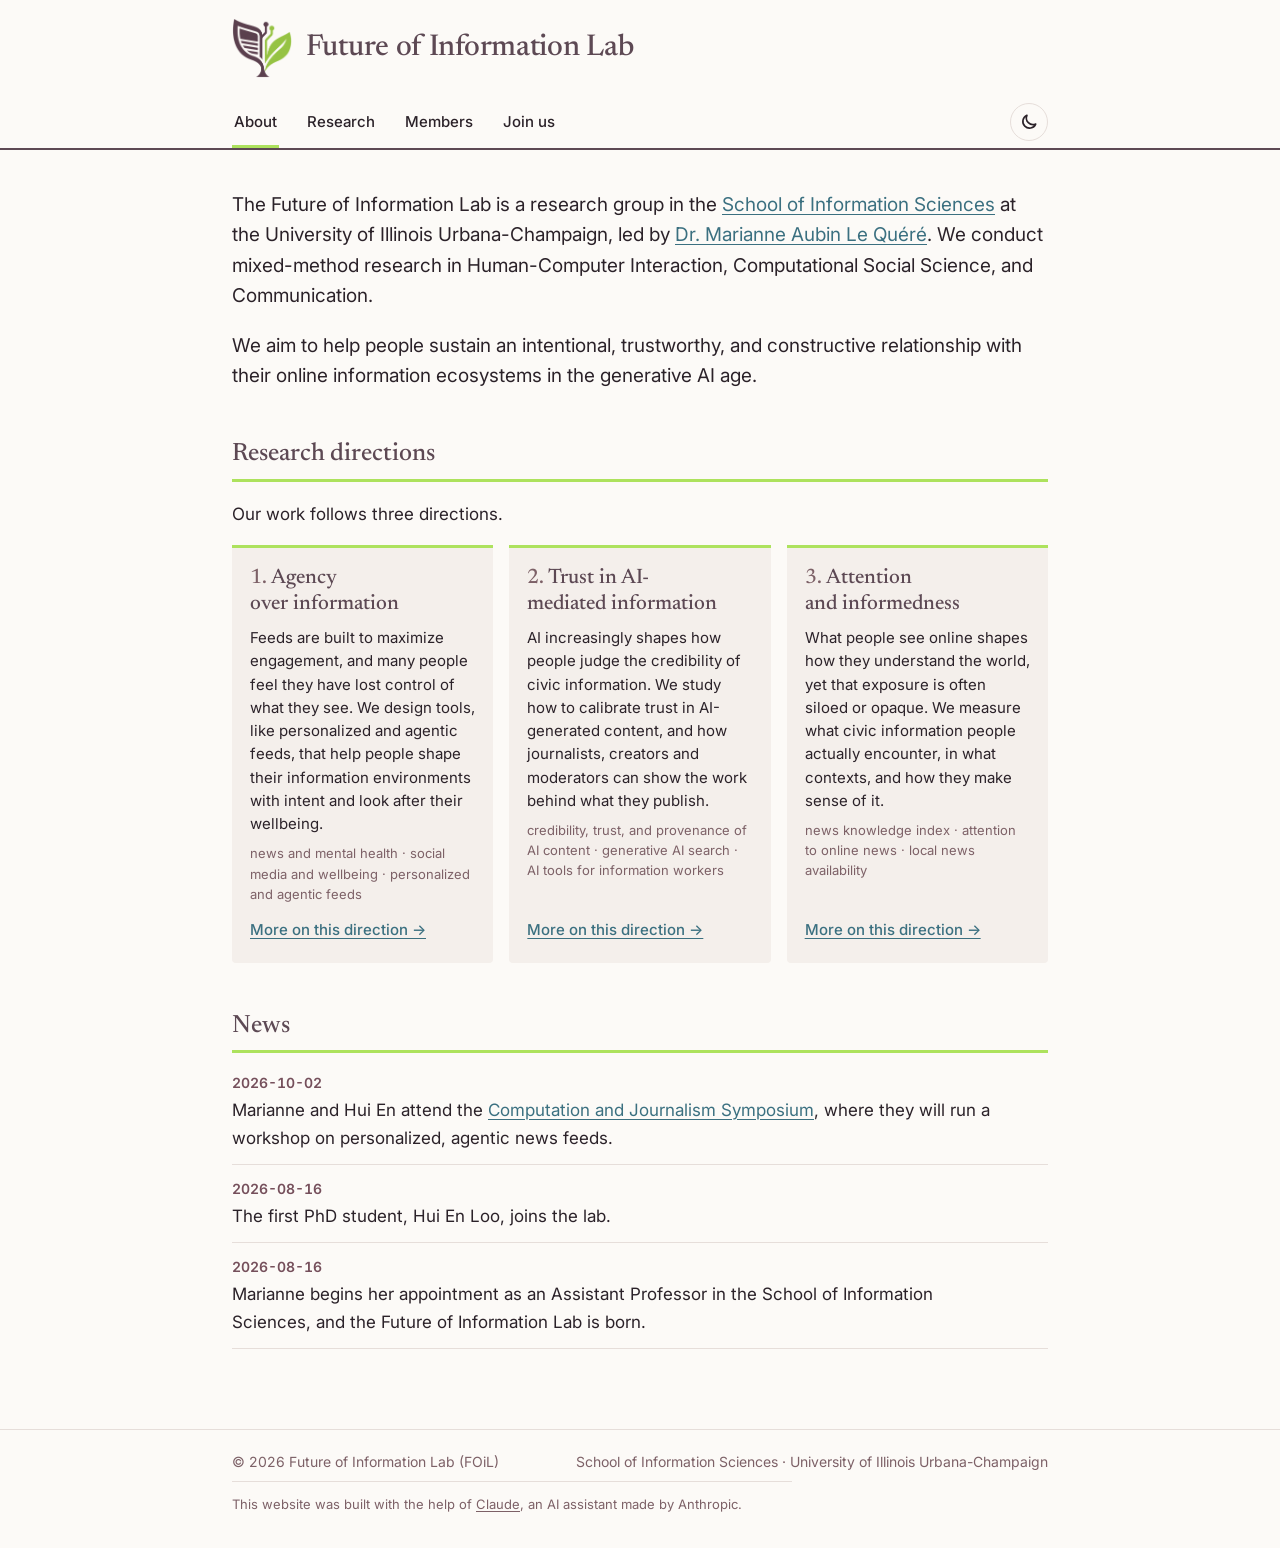
==== index.html @ 6900debb "Version the stylesheet URL so new pages never load stale CSS GitHub Pages lets browsers cache files " ====
<!doctype html>
<html lang="en">
<head>
  <meta charset="utf-8">
  <meta name="viewport" content="width=device-width, initial-scale=1, viewport-fit=cover">
  <title>Future of Information Lab</title>
  <meta name="description" content="The Future of Information Lab (FOiL) at the University of Illinois Urbana-Champaign helps people sustain an intentional, trustworthy, and constructive relationship with their online information ecosystems.">
  <link rel="icon" href="favicon.png" type="image/png">
  <link rel="apple-touch-icon" href="apple-touch-icon.png">
  <link rel="preconnect" href="https://fonts.googleapis.com">
  <link rel="preconnect" href="https://fonts.gstatic.com" crossorigin>
  <link rel="stylesheet" href="https://fonts.googleapis.com/css2?family=Newsreader:ital,opsz,wght@0,6..72,400;0,6..72,500;0,6..72,600;1,6..72,400&amp;family=Inter:opsz,wght@14..32,400;14..32,500;14..32,600&amp;display=swap">
  <link rel="stylesheet" href="assets/css/foil.css?v=2a151591">
</head>
<body>
<script>
  /* apply a saved day/night choice before the page paints */
  try { var t = localStorage.getItem('foil-theme'); if (t) document.documentElement.setAttribute('data-theme', t); } catch (e) {}
</script>
<a class="skip" href="#main">Skip to content</a>
<header class="site-header" id="site-header">
  <div class="masthead wrap">
    <a class="brand brand-full" href="index.html" aria-label="Future of Information Lab, home">
      <img class="logo-light" src="assets/logo/foil-mark.png" alt="" width="255" height="256">
      <img class="logo-dark" src="assets/logo/foil-mark-night.png" alt="" width="255" height="256">
      <span class="wordmark">Future of Information Lab</span>
    </a>
  </div>
  <div class="bar wrap">
    <a class="brand brand-compact" href="index.html" aria-label="FOiL, home">
      <img class="logo-light" src="assets/logo/foil-mark.png" alt="" width="255" height="256">
      <img class="logo-dark" src="assets/logo/foil-mark-night.png" alt="" width="255" height="256">
      <span class="wordmark-short" aria-hidden="true">FO<span class="foil-i">ı</span>L</span>
    </a>
    <nav class="site-nav" aria-label="Main">
      <ul>
        <li><a href="index.html" aria-current="page">About</a></li>
        <li><a href="research.html">Research</a></li>
        <li><a href="members.html">Members</a></li>
        <li><a href="join.html">Join us</a></li>
      </ul>
    </nav>
    <button class="theme-toggle" type="button" id="theme-toggle" aria-label="Switch to night mode" title="Switch to night mode">
      <svg class="icon-moon" viewBox="0 0 24 24" width="20" height="20" aria-hidden="true"><path d="M20 14.5A8 8 0 0 1 9.5 4a8 8 0 1 0 10.5 10.5Z" fill="none" stroke="currentColor" stroke-width="2" stroke-linejoin="round"/></svg>
      <svg class="icon-sun" viewBox="0 0 24 24" width="20" height="20" aria-hidden="true"><circle cx="12" cy="12" r="4.5" fill="none" stroke="currentColor" stroke-width="2"/><path d="M12 2.5v2.5M12 19v2.5M2.5 12H5M19 12h2.5M5.3 5.3l1.8 1.8M16.9 16.9l1.8 1.8M5.3 18.7l1.8-1.8M16.9 7.1l1.8-1.8" stroke="currentColor" stroke-width="2" stroke-linecap="round"/></svg>
    </button>
  </div>
</header>

<main id="main" class="wrap">
  <h1 class="sr-only">Future of Information Lab</h1>
  <section class="about" aria-label="About the lab">
    <p class="lead">The Future of Information Lab is a research group in the <a href="https://ischool.illinois.edu/">School of Information Sciences</a> at the University of Illinois Urbana-Champaign, led by <a href="members.html">Dr. Marianne Aubin Le Quéré</a>. We conduct mixed-method research in Human-Computer Interaction, Computational Social Science, and Communication.</p>
    <p class="lead">We aim to help people sustain an intentional, trustworthy, and constructive relationship with their online information ecosystems in the generative AI age.</p>
  </section>

  <section aria-labelledby="directions-title">
    <h2 class="section-title" id="directions-title">Research directions</h2>
    <p>Our work follows three directions.</p>
    <ol class="dir-cards">
      <li class="dir-card">
        <h3>Agency over information</h3>
        <p>Feeds are built to maximize engagement, and many people feel they have lost control of what they see. We design tools, like personalized and agentic feeds, that help people shape their information environments with intent and look after their wellbeing.</p>
        <p class="dir-themes">news and mental health · social media and wellbeing · personalized and agentic feeds</p>
        <a class="more" href="research.html#agency">More on this direction →</a>
      </li>
      <li class="dir-card">
        <h3>Trust in AI-mediated information</h3>
        <p>AI increasingly shapes how people judge the credibility of civic information. We study how to calibrate trust in AI-generated content, and how journalists, creators and moderators can show the work behind what they publish.</p>
        <p class="dir-themes">credibility, trust, and provenance of AI content · generative AI search · AI tools for information workers</p>
        <a class="more" href="research.html#trust">More on this direction →</a>
      </li>
      <li class="dir-card">
        <h3>Attention and informedness</h3>
        <p>What people see online shapes how they understand the world, yet that exposure is often siloed or opaque. We measure what civic information people actually encounter, in what contexts, and how they make sense of it.</p>
        <p class="dir-themes">news knowledge index · attention to online news · local news availability</p>
        <a class="more" href="research.html#attention">More on this direction →</a>
      </li>
    </ol>
  </section>

  <section aria-labelledby="news-title">
    <h2 class="section-title" id="news-title">News</h2>
    <ul class="news">
      <li><time datetime="2026-10-02">2026-10-02</time><p>Marianne and Hui En attend the <a href="https://www.cj2026.northwestern.edu">Computation and Journalism Symposium</a>, where they will run a workshop on personalized, agentic news feeds.</p></li>
      <li><time datetime="2026-08-16">2026-08-16</time><p>The first PhD student, Hui En Loo, joins the lab.</p></li>
      <li><time datetime="2026-08-16">2026-08-16</time><p>Marianne begins her appointment as an Assistant Professor in the School of Information Sciences, and the Future of Information Lab is born.</p></li>
    </ul>
  </section>
</main>

<footer class="site-footer">
  <div class="wrap">
    <p>© 2026 Future of Information Lab (FOiL)</p>
    <p>School of Information Sciences · University of Illinois Urbana-Champaign</p>
    <p class="disclosure">This website was built with the help of <a href="https://www.anthropic.com/claude">Claude</a>, an AI assistant made by Anthropic.</p>
  </div>
</footer>
<script>
  /* day/night toggle: follows the system setting until the visitor picks one */
  (function () {
    var root = document.documentElement;
    var btn = document.getElementById('theme-toggle');
    var media = window.matchMedia('(prefers-color-scheme: dark)');
    function current() { return root.getAttribute('data-theme') || (media.matches ? 'dark' : 'light'); }
    function sync() {
      var dark = current() === 'dark';
      var text = dark ? 'Switch to day mode' : 'Switch to night mode';
      btn.setAttribute('aria-label', text);
      btn.title = text;
    }
    btn.addEventListener('click', function () {
      var next = current() === 'dark' ? 'light' : 'dark';
      root.setAttribute('data-theme', next);
      try { localStorage.setItem('foil-theme', next); } catch (e) {}
      sync();
    });
    if (media.addEventListener) media.addEventListener('change', sync);
    sync();
  })();

  /* pin the menu bar: once the masthead has scrolled away, show the compact FOiL logo */
  (function () {
    var header = document.getElementById('site-header');
    var masthead = header.querySelector('.masthead');
    var queued = false;
    function update() {
      queued = false;
      header.classList.toggle('is-stuck', window.scrollY >= masthead.offsetHeight - 1);
    }
    window.addEventListener('scroll', function () {
      if (!queued) { queued = true; window.requestAnimationFrame(update); }
    }, { passive: true });
    window.addEventListener('resize', update);
    update();
  })();
</script>
</body>
</html>
---- assets/css/foil.css ----
/* FOiL — Future of Information Lab
   Site stylesheet. Colours and fonts come from the FOiL Design Language v1
   (Plum & Lime colourway). Components use the role tokens below, never hex
   values, so a colourway change only touches this block.

   Layout: one reading column, text first, in the style of an academic
   homepage. Plum carries text, rules and buttons; lime is used only as a
   fill (active nav underline, section rules, portrait offset). */

:root {
  /* palette — design language tokens */
  --foil-ink: #2B2229;
  --foil-plum: #5D4954;
  --foil-plum-700: #754F5B;
  --foil-plum-500: #7D6167;
  --foil-slate: #3B7080;
  --foil-lime: #ADE25D;
  --foil-butter: #F2E47E;
  --foil-blush: #F9E0D9;
  --foil-ground: #FCFAF7;
  --foil-line: #E6DEDA;

  /* roles (light) */
  --ground: var(--foil-ground);
  --line: var(--foil-line);
  --rule: var(--foil-plum);
  --text: var(--foil-ink);
  --text-2: var(--foil-plum-700);
  --text-3: var(--foil-plum-500);
  --heading: var(--foil-plum);
  --link: var(--foil-slate);
  --accent: var(--foil-lime);
  --btn-bg: var(--foil-plum);
  --btn-text: #FFFFFF;
  --btn-hover: var(--foil-plum-700);
  --photo: var(--foil-blush);
  --selection: var(--foil-butter);
  --card: #F4EFEB;
  --shadow: rgba(43, 34, 41, .35);


  /* type */
  --display: "Newsreader", "Iowan Old Style", "Palatino Linotype", Georgia, serif;
  --body: "Inter", "Helvetica Neue", Arial, system-ui, sans-serif;

  --page: 880px;
  --gutter: clamp(16px, 4vw, 32px);
  --radius: 4px;
}

@media (prefers-color-scheme: dark) {
  :root:not([data-theme="light"]) {
    --ground: #2B2229; --line: #4A3D43; --rule: #7D6167;
    --text: #F3ECE8; --text-2: #D9CBC9; --text-3: #B9A7A8; --heading: #F9E0D9; --link: #9CCFD9;
    --btn-bg: #F9E0D9; --btn-text: #2B2229; --btn-hover: #FFFFFF;
    --photo: #3A2F35;
    --selection: rgba(242, 228, 126, .35);
    --card: #362B31; --shadow: rgba(0, 0, 0, .7);
    color-scheme: dark;
  }
}
:root[data-theme="dark"] {
  --ground: #2B2229; --line: #4A3D43; --rule: #7D6167;
  --text: #F3ECE8; --text-2: #D9CBC9; --text-3: #B9A7A8; --heading: #F9E0D9; --link: #9CCFD9;
  --btn-bg: #F9E0D9; --btn-text: #2B2229; --btn-hover: #FFFFFF;
  --photo: #3A2F35;
  --selection: rgba(242, 228, 126, .35);
  --card: #362B31; --shadow: rgba(0, 0, 0, .7);
  color-scheme: dark;
}

/* ---------- base ---------- */
*, *::before, *::after { box-sizing: border-box; }
body {
  margin: 0;
  background: var(--ground);
  color: var(--text);
  font: 400 17px/1.65 var(--body);
  -webkit-font-smoothing: antialiased;
}
img { max-width: 100%; }
a { color: var(--link); text-underline-offset: .18em; }
::selection { background: var(--selection); }
:focus-visible { outline: 2px solid var(--link); outline-offset: 2px; }
p { margin: 0 0 1em; max-width: 70ch; }
h1, h2, h3 { color: var(--heading); margin: 0; text-wrap: balance; }
h1 { font: 500 34px/1.15 var(--display); letter-spacing: -0.01em; margin-bottom: 28px; }
h2 { font: 500 25px/1.25 var(--display); }
h3 { font: 600 17px/1.4 var(--body); margin: 24px 0 10px; }

.wrap { max-width: var(--page); margin-inline: auto; padding-inline: var(--gutter); }
.skip { position: absolute; left: -999px; }
.skip:focus { left: 8px; top: 8px; z-index: 10; background: var(--ground); padding: 8px 12px; }
.sr-only { position: absolute; width: 1px; height: 1px; overflow: hidden; clip: rect(0 0 0 0); white-space: nowrap; }

.btn {
  display: inline-block; padding: 11px 20px; border-radius: var(--radius);
  background: var(--btn-bg); color: var(--btn-text); text-decoration: none;
  font: 600 15px/1.2 var(--body);
}
.btn:hover { background: var(--btn-hover); }

/* ---------- header ----------
   Two rows: the masthead (full name) and the bar (menu + toggle). The whole
   header is sticky with a negative top equal to the masthead height, so the
   masthead scrolls away and the bar pins to the top. The header never changes
   height, so the page never jumps. Once pinned, a script adds .is-stuck and
   the compact logo + "FOiL" slides into the bar. */
:root { --masthead-h: 96px; --bar-h: 52px; }
html { scroll-padding-top: calc(var(--bar-h) + 16px); }
.site-header {
  position: sticky; top: calc(env(safe-area-inset-top, 0px) - var(--masthead-h)); z-index: 20;
  background: var(--ground); border-bottom: 2px solid var(--rule);
  transition: box-shadow .2s ease;
}
.site-header.is-stuck { box-shadow: 0 6px 16px -12px var(--shadow); }
.masthead { height: var(--masthead-h); display: flex; align-items: center; }

.brand { display: inline-flex; align-items: center; text-decoration: none; color: var(--heading); }
.brand img { width: auto; }
.brand .logo-dark { display: none; }
@media (prefers-color-scheme: dark) {
  :root:not([data-theme="light"]) .brand .logo-light { display: none; }
  :root:not([data-theme="light"]) .brand .logo-dark { display: inline; }
}
:root[data-theme="dark"] .brand .logo-light { display: none; }
:root[data-theme="dark"] .brand .logo-dark { display: inline; }

.brand-full { gap: 14px; }
.brand-full img { height: 60px; }
.wordmark { font: 500 clamp(20px, 3.4vw, 30px)/1.1 var(--display); letter-spacing: -0.01em; white-space: nowrap; }

.bar { display: flex; align-items: center; gap: 0 22px; height: var(--bar-h); }
.brand-compact {
  gap: 8px; flex: none; overflow: hidden;
  max-width: 0; margin-right: -22px; opacity: 0; visibility: hidden;
  transition: max-width .3s ease, margin-right .3s ease, opacity .2s ease, visibility .3s;
}
.is-stuck .brand-compact { max-width: 140px; margin-right: 0; opacity: 1; visibility: visible; }
.brand-compact img { height: 34px; }
.wordmark-short { font: 500 25px/1 var(--display); letter-spacing: 0.01em; white-space: nowrap; }
/* the i in FOiL: a dotless i with a lime dot, as in the logo */
.foil-i { position: relative; display: inline-block; }
.foil-i::after {
  content: ""; position: absolute; left: 50%; top: -0.06em; width: 0.24em; height: 0.24em;
  border-radius: 50%; background: var(--accent); transform: translateX(-50%);
}

.site-nav { min-width: 0; align-self: stretch; }
.site-nav ul {
  display: flex; gap: 0 26px; list-style: none; margin: 0; padding: 0; height: 100%;
  overflow-x: auto; scrollbar-width: none;
}
.site-nav ul::-webkit-scrollbar { display: none; }
.site-nav li { flex: none; display: flex; }
.site-nav a {
  display: flex; align-items: center; padding: 3px 2px 0; color: var(--text); text-decoration: none;
  font-size: 15px; font-weight: 500; border-bottom: 3px solid transparent; white-space: nowrap;
}
.site-nav a:hover { border-bottom-color: var(--line); }
.site-nav a[aria-current="page"] { border-bottom-color: var(--accent); }

.theme-toggle {
  margin-left: auto; flex: none;
  display: inline-grid; place-items: center; width: 38px; height: 38px; padding: 0; cursor: pointer;
  background: transparent; color: var(--text); border: 1.5px solid var(--line); border-radius: 50%;
}
.theme-toggle:hover { border-color: var(--text-3); }
.theme-toggle svg { display: block; flex: none; }
.theme-toggle .icon-sun { display: none; }
@media (prefers-color-scheme: dark) {
  :root:not([data-theme="light"]) .theme-toggle .icon-sun { display: block; }
  :root:not([data-theme="light"]) .theme-toggle .icon-moon { display: none; }
}
:root[data-theme="dark"] .theme-toggle .icon-sun { display: block; }
:root[data-theme="dark"] .theme-toggle .icon-moon { display: none; }

@media (prefers-reduced-motion: reduce) {
  .site-header, .brand-compact { transition: none; }
}

/* ---------- page body ---------- */
main { padding-block: 40px 24px; }
section + section { margin-top: 48px; }
.section-title { padding-bottom: 8px; margin-bottom: 18px; border-bottom: 3px solid var(--accent); }

/* about */
.lead { font-size: 19px; line-height: 1.6; }
.dir-cards { list-style: none; margin: 0; padding: 0; display: grid; grid-template-columns: minmax(0, 1fr); gap: 16px; counter-reset: dir; }
@media (min-width: 840px) { .dir-cards { grid-template-columns: repeat(3, minmax(0, 1fr)); } }
.dir-card { background: var(--card); border-top: 3px solid var(--accent); border-radius: 0 0 var(--radius) var(--radius); padding: 18px 18px 20px; display: flex; flex-direction: column; gap: 8px; min-width: 0; counter-increment: dir; }
.dir-card h3 { margin: 0; font: 500 21px/1.25 var(--display); color: var(--heading); }
.dir-card h3::before { content: counter(dir) ". "; color: var(--text-3); }
.dir-card p { margin: 0; font-size: 15px; line-height: 1.55; }
.dir-card .dir-themes { font-size: 13px; color: var(--text-3); }
.dir-card .more { margin-top: auto; padding-top: 6px; font-size: 15px; font-weight: 500; }

.news { list-style: none; margin: 0; padding: 0; }
.news li { padding-block: 12px; border-bottom: 1px solid var(--line); }
.news li:first-child { padding-top: 0; }
.news time { display: block; font-size: 14px; font-weight: 600; color: var(--text-2); font-variant-numeric: tabular-nums; }
.news p { margin: 2px 0 0; }

/* research */
.direction { scroll-margin-top: 16px; }
.direction .num { color: var(--text-3); }
.themes { font-size: 15px; color: var(--text-2); }
.themes span { font-weight: 600; color: var(--text); margin-right: 6px; }
.label { font: 600 15px/1.4 var(--body); color: var(--text); margin: 8px 0 12px; }
.papers { list-style: none; margin: 0; padding: 0; display: grid; grid-template-columns: repeat(auto-fill, minmax(min(100%, 250px), 1fr)); gap: 16px; }
.papers.single { grid-template-columns: minmax(0, 1fr); max-width: 620px; }
.paper { background: var(--card); border-radius: var(--radius); padding: 18px 18px 20px; display: flex; flex-direction: column; gap: 6px; min-width: 0; }
.paper h4 { margin: 0; font: 600 16px/1.4 var(--body); color: var(--heading); }
.paper .venue { margin: 0; font-size: 13px; font-style: italic; color: var(--text-3); }
.paper p { margin: 0; font-size: 15px; line-height: 1.55; }
.btn-paper {
  align-self: flex-start; margin-top: auto; padding: 7px 14px; border: 1.5px solid currentColor; border-radius: var(--radius);
  color: var(--link); font: 600 14px/1.2 var(--body); text-decoration: none;
}
.paper p:last-of-type { margin-bottom: 10px; }
.btn-paper:hover { background: var(--ground); }

/* members */
.people { list-style: none; margin: 0; padding: 0; display: grid; grid-template-columns: repeat(auto-fill, minmax(min(100%, 260px), 1fr)); gap: 48px 40px; }
.person { min-width: 0; }
.portrait {
  display: block; width: 200px; aspect-ratio: 1 / 1; height: auto; object-fit: cover;
  background: var(--photo); box-shadow: 8px 8px 0 var(--accent); margin: 0 8px 26px 0;
}
.person h2 { font-size: 24px; }
.person .role { font-size: 15px; font-weight: 500; color: var(--text-2); margin: 4px 0 10px; }
.person p { font-size: 16px; line-height: 1.55; }
.links { display: flex; flex-wrap: wrap; gap: 4px 16px; list-style: none; margin: 0; padding: 0; font-size: 15px; }

/* join */
.steps { margin: 0 0 24px; padding-left: 1.4em; max-width: 70ch; }
.steps li { padding-left: 4px; }
.steps li + li { margin-top: 8px; }

/* ---------- footer ---------- */
.site-footer { border-top: 1px solid var(--line); margin-top: 56px; font-size: 14px; color: var(--text-3); }
.site-footer .wrap { display: flex; flex-wrap: wrap; justify-content: space-between; gap: 8px 24px; padding-block: 20px 32px; }
.site-footer p { margin: 0; }
.site-footer .disclosure { flex-basis: 100%; padding-top: 12px; border-top: 1px solid var(--line); font-size: 13px; }
.site-footer a { color: inherit; }

@media (max-width: 560px) {
  h1 { font-size: 30px; }
  .lead { font-size: 18px; }
  /* phones: the day/night button moves up beside the full name, so the
     pinned bar only has to fit FOiL and the four menu items */
  :root { --masthead-h: 80px; }
  .masthead { padding-right: calc(var(--gutter) + 46px); }
  .brand-full { gap: 10px; }
  .brand-full img { height: 46px; }
  .theme-toggle { position: absolute; right: var(--gutter); top: calc((var(--masthead-h) - 38px) / 2); }
  .bar { gap: 0 12px; }
  .brand-compact { gap: 6px; margin-right: -12px; }
  .brand-compact img { height: 28px; }
  .wordmark-short { font-size: 21px; }
  .site-nav ul { gap: 0 10px; }
  .site-nav a { font-size: 13px; }
}
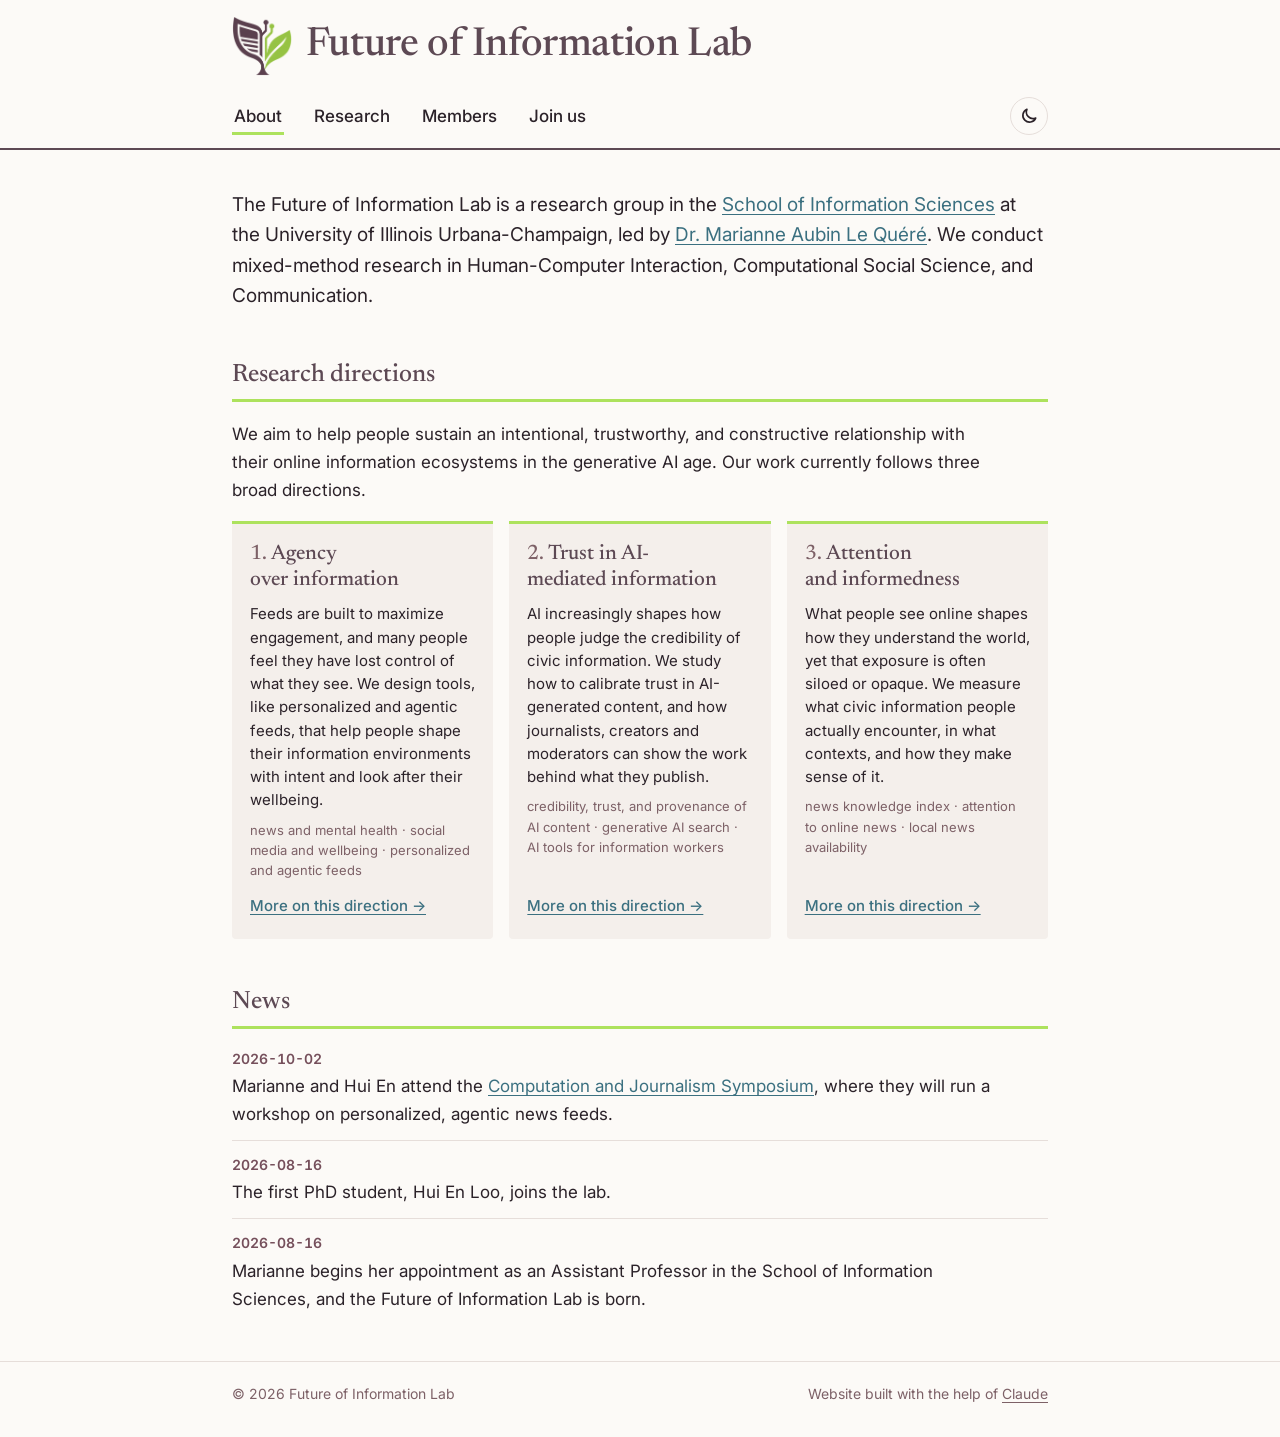
==== commit 58c3ded4: "Rebalance the header, enlarge the wordmark and menu, simplify the footer - Lift the menu bar so the " ====
--- a/index.html
+++ b/index.html
@@ -10,7 +10,7 @@
   <link rel="preconnect" href="https://fonts.googleapis.com">
   <link rel="preconnect" href="https://fonts.gstatic.com" crossorigin>
   <link rel="stylesheet" href="https://fonts.googleapis.com/css2?family=Newsreader:ital,opsz,wght@0,6..72,400;0,6..72,500;0,6..72,600;1,6..72,400&amp;family=Inter:opsz,wght@14..32,400;14..32,500;14..32,600&amp;display=swap">
-  <link rel="stylesheet" href="assets/css/foil.css?v=2a151591">
+  <link rel="stylesheet" href="assets/css/foil.css?v=20261009b">
 </head>
 <body>
 <script>
@@ -51,12 +51,11 @@
   <h1 class="sr-only">Future of Information Lab</h1>
   <section class="about" aria-label="About the lab">
     <p class="lead">The Future of Information Lab is a research group in the <a href="https://ischool.illinois.edu/">School of Information Sciences</a> at the University of Illinois Urbana-Champaign, led by <a href="members.html">Dr. Marianne Aubin Le Quéré</a>. We conduct mixed-method research in Human-Computer Interaction, Computational Social Science, and Communication.</p>
-    <p class="lead">We aim to help people sustain an intentional, trustworthy, and constructive relationship with their online information ecosystems in the generative AI age.</p>
   </section>
 
   <section aria-labelledby="directions-title">
     <h2 class="section-title" id="directions-title">Research directions</h2>
-    <p>Our work follows three directions.</p>
+    <p>We aim to help people sustain an intentional, trustworthy, and constructive relationship with their online information ecosystems in the generative AI age. Our work currently follows three broad directions.</p>
     <ol class="dir-cards">
       <li class="dir-card">
         <h3>Agency over information</h3>
@@ -91,9 +90,8 @@
 
 <footer class="site-footer">
   <div class="wrap">
-    <p>© 2026 Future of Information Lab (FOiL)</p>
-    <p>School of Information Sciences · University of Illinois Urbana-Champaign</p>
-    <p class="disclosure">This website was built with the help of <a href="https://www.anthropic.com/claude">Claude</a>, an AI assistant made by Anthropic.</p>
+    <p>© 2026 Future of Information Lab</p>
+    <p>Website built with the help of <a href="https://www.anthropic.com/claude">Claude</a></p>
   </div>
 </footer>
 <script>
@@ -123,15 +121,14 @@
   (function () {
     var header = document.getElementById('site-header');
     var masthead = header.querySelector('.masthead');
-    var queued = false;
+    var limit = masthead.offsetHeight - 1;
     function update() {
-      queued = false;
-      header.classList.toggle('is-stuck', window.scrollY >= masthead.offsetHeight - 1);
+      header.classList.toggle('is-stuck', window.scrollY >= limit);
     }
-    window.addEventListener('scroll', function () {
-      if (!queued) { queued = true; window.requestAnimationFrame(update); }
-    }, { passive: true });
-    window.addEventListener('resize', update);
+    function measure() { limit = masthead.offsetHeight - 1; update(); }
+    window.addEventListener('scroll', update, { passive: true });
+    window.addEventListener('resize', measure);
+    window.addEventListener('pageshow', measure);
     update();
   })();
 </script>
--- a/assets/css/foil.css
+++ b/assets/css/foil.css
@@ -105,8 +105,11 @@
    header is sticky with a negative top equal to the masthead height, so the
    masthead scrolls away and the bar pins to the top. The header never changes
    height, so the page never jumps. Once pinned, a script adds .is-stuck and
-   the compact logo + "FOiL" slides into the bar. */
-:root { --masthead-h: 96px; --bar-h: 52px; }
+   the compact logo + "FOiL" slides into the bar.
+   The bar's bottom padding lifts the menu, logo and toggle onto one line and
+   leaves a clear gap between the lime current-page underline and the plum
+   rule, so the two never touch. */
+:root { --masthead-h: 92px; --bar-h: 56px; }
 html { scroll-padding-top: calc(var(--bar-h) + 16px); }
 .site-header {
   position: sticky; top: calc(env(safe-area-inset-top, 0px) - var(--masthead-h)); z-index: 20;
@@ -128,9 +131,9 @@
 
 .brand-full { gap: 14px; }
 .brand-full img { height: 60px; }
-.wordmark { font: 500 clamp(20px, 3.4vw, 30px)/1.1 var(--display); letter-spacing: -0.01em; white-space: nowrap; }
-
-.bar { display: flex; align-items: center; gap: 0 22px; height: var(--bar-h); }
+.wordmark { font: 500 clamp(28px, 4.6vw, 40px)/1.1 var(--display); letter-spacing: -0.01em; white-space: nowrap; }
+
+.bar { display: flex; align-items: center; gap: 0 22px; height: var(--bar-h); padding-bottom: 8px; }
 .brand-compact {
   gap: 8px; flex: none; overflow: hidden;
   max-width: 0; margin-right: -22px; opacity: 0; visibility: hidden;
@@ -146,16 +149,16 @@
   border-radius: 50%; background: var(--accent); transform: translateX(-50%);
 }
 
-.site-nav { min-width: 0; align-self: stretch; }
+.site-nav { min-width: 0; }
 .site-nav ul {
-  display: flex; gap: 0 26px; list-style: none; margin: 0; padding: 0; height: 100%;
+  display: flex; gap: 0 28px; list-style: none; margin: 0; padding: 0;
   overflow-x: auto; scrollbar-width: none;
 }
 .site-nav ul::-webkit-scrollbar { display: none; }
 .site-nav li { flex: none; display: flex; }
 .site-nav a {
-  display: flex; align-items: center; padding: 3px 2px 0; color: var(--text); text-decoration: none;
-  font-size: 15px; font-weight: 500; border-bottom: 3px solid transparent; white-space: nowrap;
+  display: block; padding: 9px 2px 6px; color: var(--text); text-decoration: none;
+  font-size: 17px; font-weight: 500; line-height: 1.2; border-bottom: 3px solid transparent; white-space: nowrap;
 }
 .site-nav a:hover { border-bottom-color: var(--line); }
 .site-nav a[aria-current="page"] { border-bottom-color: var(--accent); }
@@ -180,7 +183,7 @@
 }
 
 /* ---------- page body ---------- */
-main { padding-block: 40px 24px; }
+main { padding-block: 40px 48px; }
 section + section { margin-top: 48px; }
 .section-title { padding-bottom: 8px; margin-bottom: 18px; border-bottom: 3px solid var(--accent); }
 
@@ -198,6 +201,7 @@
 .news { list-style: none; margin: 0; padding: 0; }
 .news li { padding-block: 12px; border-bottom: 1px solid var(--line); }
 .news li:first-child { padding-top: 0; }
+.news li:last-child { padding-bottom: 0; border-bottom: 0; }
 .news time { display: block; font-size: 14px; font-weight: 600; color: var(--text-2); font-variant-numeric: tabular-nums; }
 .news p { margin: 2px 0 0; }
 
@@ -238,10 +242,9 @@
 .steps li + li { margin-top: 8px; }
 
 /* ---------- footer ---------- */
-.site-footer { border-top: 1px solid var(--line); margin-top: 56px; font-size: 14px; color: var(--text-3); }
-.site-footer .wrap { display: flex; flex-wrap: wrap; justify-content: space-between; gap: 8px 24px; padding-block: 20px 32px; }
+.site-footer { border-top: 1px solid var(--line); font-size: 14px; color: var(--text-3); }
+.site-footer .wrap { display: flex; flex-wrap: wrap; justify-content: space-between; gap: 4px 24px; padding-block: 20px 32px; }
 .site-footer p { margin: 0; }
-.site-footer .disclosure { flex-basis: 100%; padding-top: 12px; border-top: 1px solid var(--line); font-size: 13px; }
 .site-footer a { color: inherit; }
 
 @media (max-width: 560px) {
@@ -253,11 +256,17 @@
   .masthead { padding-right: calc(var(--gutter) + 46px); }
   .brand-full { gap: 10px; }
   .brand-full img { height: 46px; }
+  /* as large as the row allows beside the mark and the day/night button */
+  .wordmark { font-size: clamp(19px, calc((100vw - 140px) / 11.2), 28px); }
   .theme-toggle { position: absolute; right: var(--gutter); top: calc((var(--masthead-h) - 38px) / 2); }
   .bar { gap: 0 12px; }
   .brand-compact { gap: 6px; margin-right: -12px; }
   .brand-compact img { height: 28px; }
   .wordmark-short { font-size: 21px; }
-  .site-nav ul { gap: 0 10px; }
-  .site-nav a { font-size: 13px; }
-}
+  .site-nav ul { gap: 0 14px; }
+  .site-nav a { font-size: 15px; }
+}
+/* narrow phones: the pinned bar shows just the mark, so all four menu items fit */
+@media (max-width: 420px) {
+  .wordmark-short { display: none; }
+}
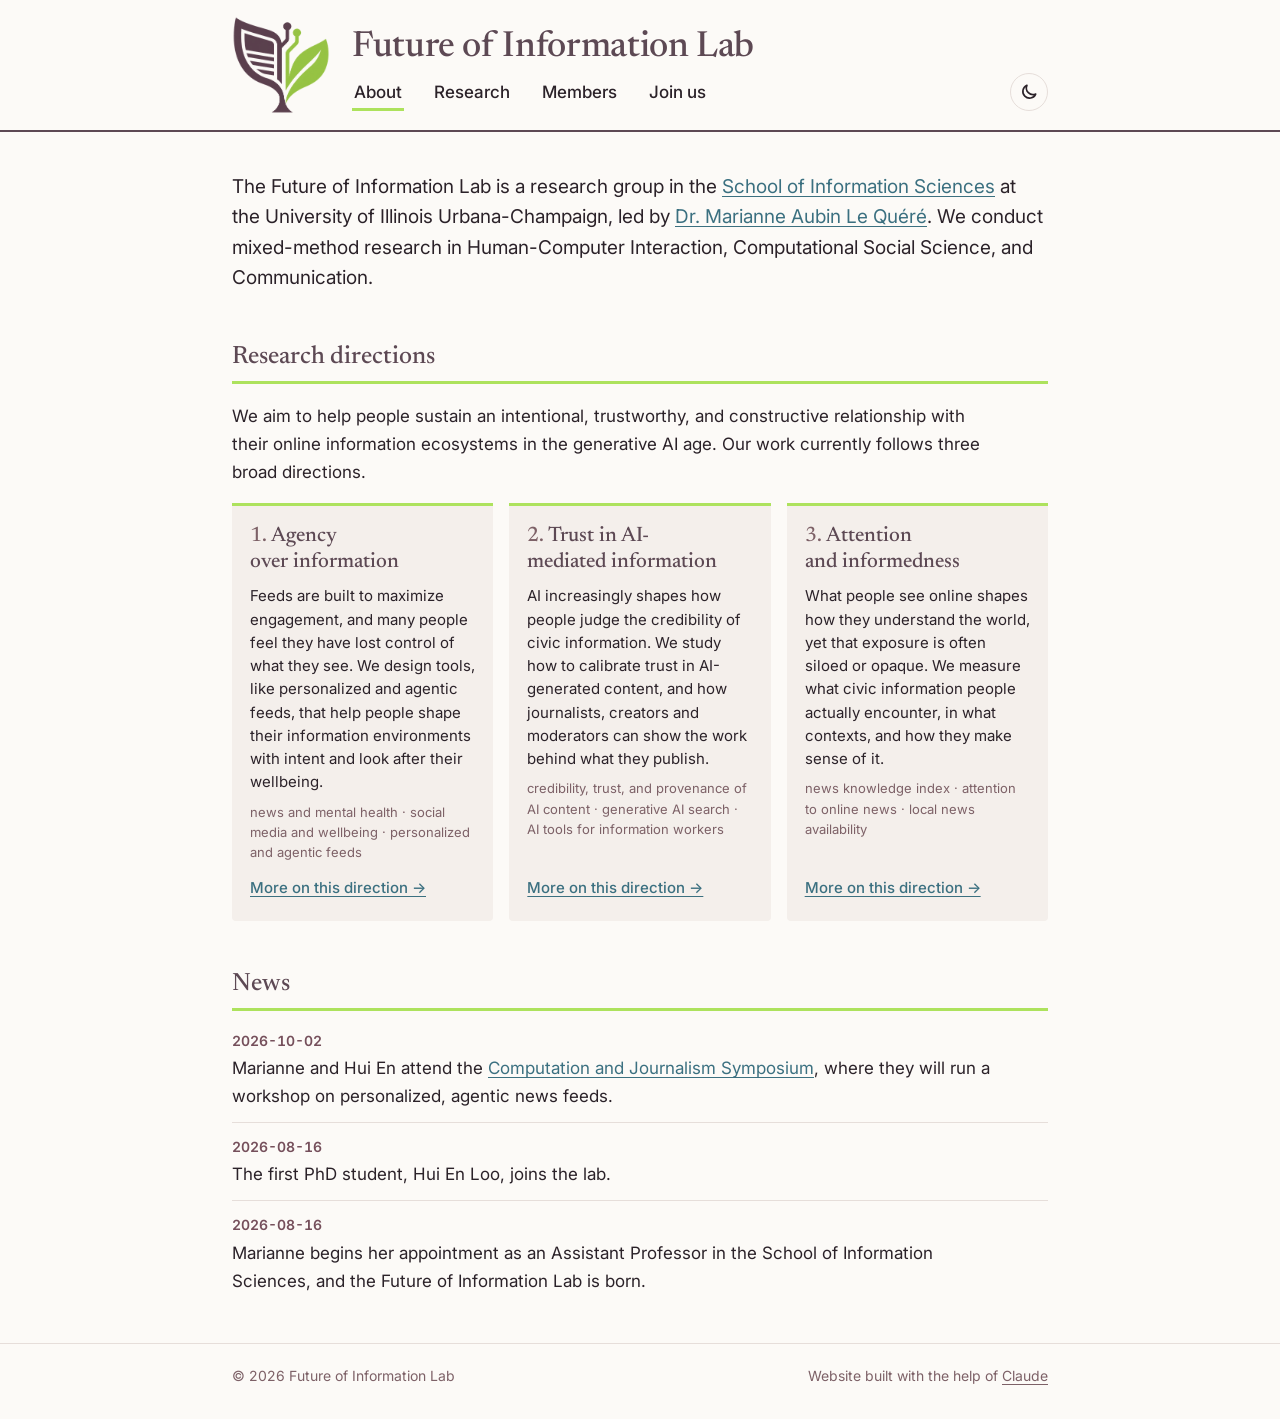
==== commit aa141966: "changed spacing and design of header" ====
--- a/index.html
+++ b/index.html
@@ -10,7 +10,7 @@
   <link rel="preconnect" href="https://fonts.googleapis.com">
   <link rel="preconnect" href="https://fonts.gstatic.com" crossorigin>
   <link rel="stylesheet" href="https://fonts.googleapis.com/css2?family=Newsreader:ital,opsz,wght@0,6..72,400;0,6..72,500;0,6..72,600;1,6..72,400&amp;family=Inter:opsz,wght@14..32,400;14..32,500;14..32,600&amp;display=swap">
-  <link rel="stylesheet" href="assets/css/foil.css?v=20261009b">
+  <link rel="stylesheet" href="assets/css/foil.css?v=20261009h">
 </head>
 <body>
 <script>
--- a/assets/css/foil.css
+++ b/assets/css/foil.css
@@ -130,8 +130,10 @@
 :root[data-theme="dark"] .brand .logo-dark { display: inline; }
 
 .brand-full { gap: 14px; }
-.brand-full img { height: 60px; }
-.wordmark { font: 500 clamp(28px, 4.6vw, 40px)/1.1 var(--display); letter-spacing: -0.01em; white-space: nowrap; }
+.brand-full img { height: 52px; }
+/* the name has no descenders, so its line box sits high: nudge it down so the
+   capitals sit on the row's centre line */
+.wordmark { font: 500 clamp(26px, 4.2vw, 36px)/1.1 var(--display); letter-spacing: -0.01em; white-space: nowrap; position: relative; top: 0.13em; }
 
 .bar { display: flex; align-items: center; gap: 0 22px; height: var(--bar-h); padding-bottom: 8px; }
 .brand-compact {
@@ -178,8 +180,32 @@
 :root[data-theme="dark"] .theme-toggle .icon-sun { display: block; }
 :root[data-theme="dark"] .theme-toggle .icon-moon { display: none; }
 
+/* wider screens: the mark stands in its own column on the left, spanning both
+   rows, with the name and the menu left-aligned beside it. When the bar pins,
+   the mark fades out and the compact logo takes its place in the same column,
+   so the menu never moves. */
+@media (min-width: 561px) {
+  :root { --masthead-h: 68px; --bar-h: 62px; --mark: 98px; --mark-col: calc(var(--mark) + 22px); }
+  .masthead, .bar { position: relative; padding-left: calc(var(--gutter) + var(--mark-col)); }
+  /* extra room under the menu keeps the foot of the mark clear of the rule */
+  .bar { padding-bottom: 14px; }
+  .brand-full img {
+    position: absolute; left: var(--gutter); top: 16px; height: var(--mark);
+    transition: opacity .2s ease;
+  }
+  /* drop the name towards the menu so the two read as one block beside the mark */
+  .wordmark { top: calc(0.13em + 10px); }
+  .is-stuck .brand-full img { opacity: 0; }
+  .brand-compact {
+    position: absolute; left: var(--gutter); top: 0; bottom: 14px;
+    max-width: none; margin-right: 0; overflow: visible;
+    transition: opacity .2s ease, visibility .2s;
+  }
+  .is-stuck .brand-compact { max-width: none; }
+}
+
 @media (prefers-reduced-motion: reduce) {
-  .site-header, .brand-compact { transition: none; }
+  .site-header, .brand-compact, .brand-full img { transition: none; }
 }
 
 /* ---------- page body ---------- */
@@ -257,7 +283,7 @@
   .brand-full { gap: 10px; }
   .brand-full img { height: 46px; }
   /* as large as the row allows beside the mark and the day/night button */
-  .wordmark { font-size: clamp(19px, calc((100vw - 140px) / 11.2), 28px); }
+  .wordmark { font-size: clamp(19px, calc((100vw - 140px) / 11.2), 26px); }
   .theme-toggle { position: absolute; right: var(--gutter); top: calc((var(--masthead-h) - 38px) / 2); }
   .bar { gap: 0 12px; }
   .brand-compact { gap: 6px; margin-right: -12px; }
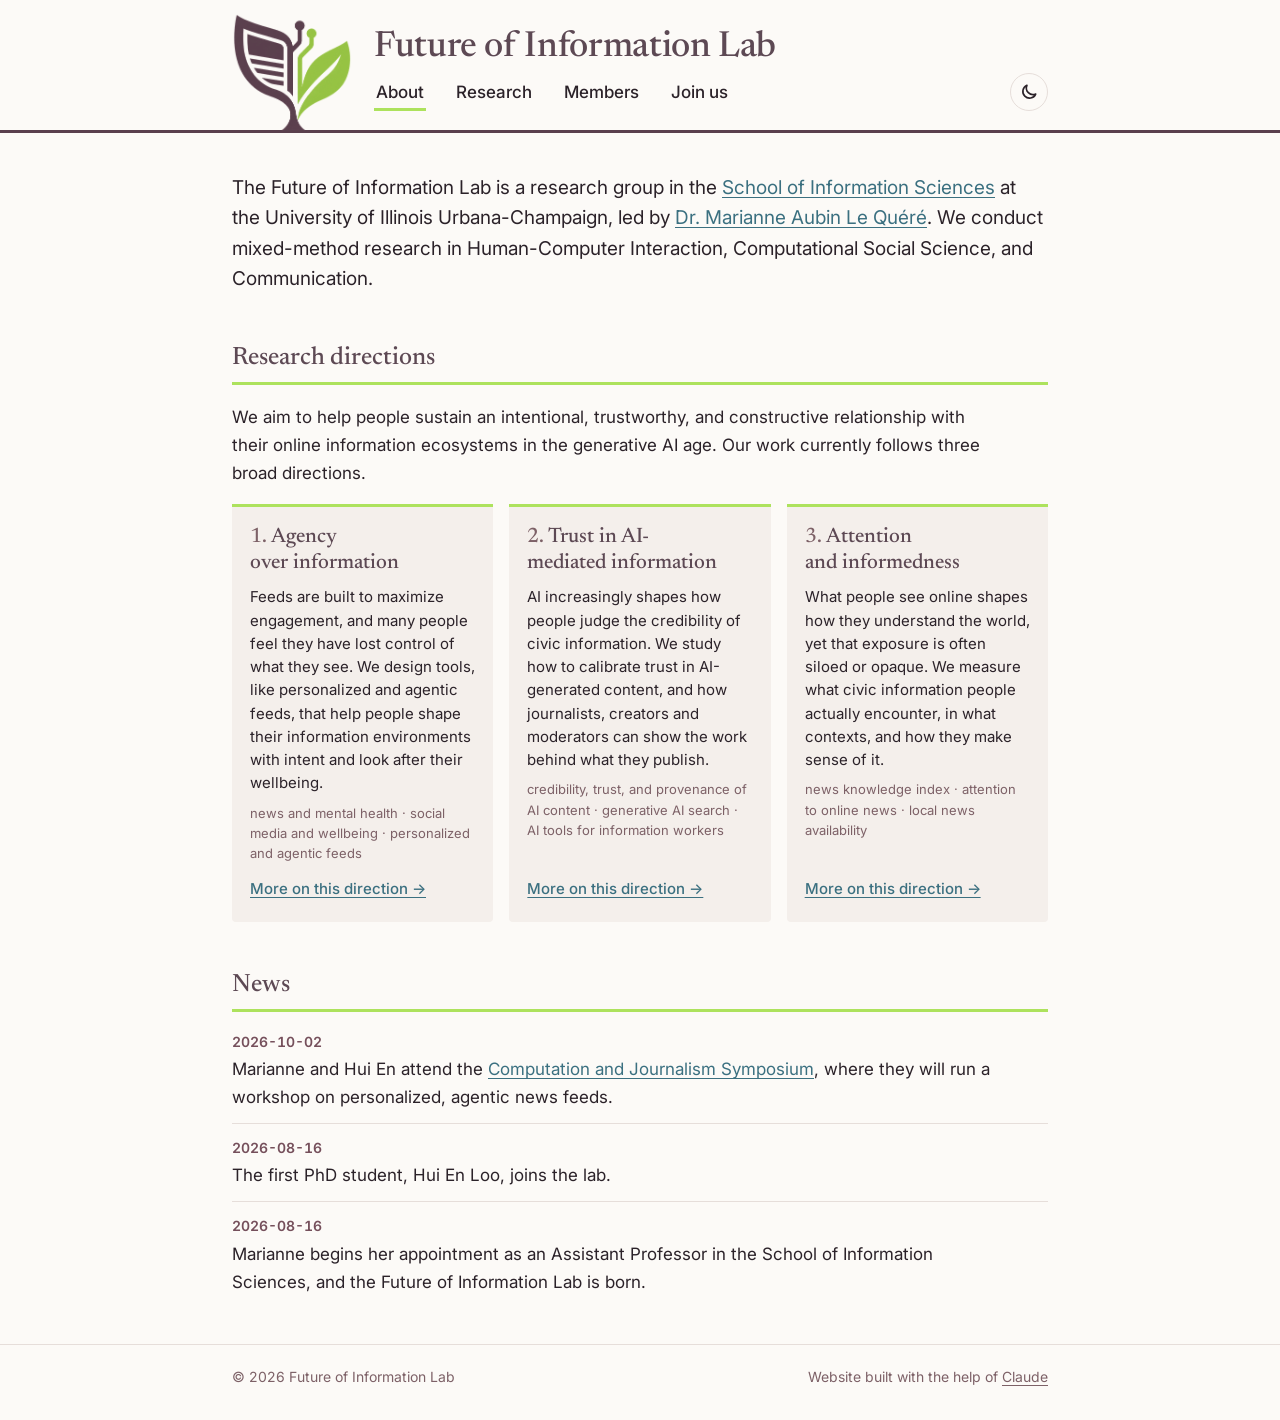
==== commit e9fed666: "made the logo "grow" from the header line" ====
--- a/index.html
+++ b/index.html
@@ -10,7 +10,7 @@
   <link rel="preconnect" href="https://fonts.googleapis.com">
   <link rel="preconnect" href="https://fonts.gstatic.com" crossorigin>
   <link rel="stylesheet" href="https://fonts.googleapis.com/css2?family=Newsreader:ital,opsz,wght@0,6..72,400;0,6..72,500;0,6..72,600;1,6..72,400&amp;family=Inter:opsz,wght@14..32,400;14..32,500;14..32,600&amp;display=swap">
-  <link rel="stylesheet" href="assets/css/foil.css?v=20261009h">
+  <link rel="stylesheet" href="assets/css/foil.css?v=20261009o">
 </head>
 <body>
 <script>
--- a/assets/css/foil.css
+++ b/assets/css/foil.css
@@ -23,7 +23,7 @@
   /* roles (light) */
   --ground: var(--foil-ground);
   --line: var(--foil-line);
-  --rule: var(--foil-plum);
+  --rule: #5A3F4D; /* the plum of the logo artwork, so the mark and the rule read as one */
   --text: var(--foil-ink);
   --text-2: var(--foil-plum-700);
   --text-3: var(--foil-plum-500);
@@ -50,7 +50,7 @@
 
 @media (prefers-color-scheme: dark) {
   :root:not([data-theme="light"]) {
-    --ground: #2B2229; --line: #4A3D43; --rule: #7D6167;
+    --ground: #2B2229; --line: #4A3D43; --rule: #F8DFD8;
     --text: #F3ECE8; --text-2: #D9CBC9; --text-3: #B9A7A8; --heading: #F9E0D9; --link: #9CCFD9;
     --btn-bg: #F9E0D9; --btn-text: #2B2229; --btn-hover: #FFFFFF;
     --photo: #3A2F35;
@@ -60,7 +60,7 @@
   }
 }
 :root[data-theme="dark"] {
-  --ground: #2B2229; --line: #4A3D43; --rule: #7D6167;
+  --ground: #2B2229; --line: #4A3D43; --rule: #F8DFD8;
   --text: #F3ECE8; --text-2: #D9CBC9; --text-3: #B9A7A8; --heading: #F9E0D9; --link: #9CCFD9;
   --btn-bg: #F9E0D9; --btn-text: #2B2229; --btn-hover: #FFFFFF;
   --photo: #3A2F35;
@@ -185,12 +185,17 @@
    the mark fades out and the compact logo takes its place in the same column,
    so the menu never moves. */
 @media (min-width: 561px) {
-  :root { --masthead-h: 68px; --bar-h: 62px; --mark: 98px; --mark-col: calc(var(--mark) + 22px); }
+  :root { --masthead-h: 68px; --bar-h: 62px; --mark: 120px; --mark-col: calc(var(--mark) + 22px); }
   .masthead, .bar { position: relative; padding-left: calc(var(--gutter) + var(--mark-col)); }
   /* extra room under the menu keeps the foot of the mark clear of the rule */
   .bar { padding-bottom: 14px; }
+  /* a heavier rule to carry the larger mark standing on it */
+  .site-header { border-bottom-width: 3px; }
   .brand-full img {
-    position: absolute; left: var(--gutter); top: 16px; height: var(--mark);
+    /* the foot of the stem stands on the rule, as if growing out of it (the
+       image has a sliver of empty space under the stem, hence the fraction) */
+    position: absolute; left: var(--gutter); height: var(--mark);
+    bottom: calc(-1 * var(--bar-h) - 1px - var(--mark) * 4 / 256);
     transition: opacity .2s ease;
   }
   /* drop the name towards the menu so the two read as one block beside the mark */
@@ -202,6 +207,12 @@
     transition: opacity .2s ease, visibility .2s;
   }
   .is-stuck .brand-compact { max-width: none; }
+}
+
+/* small tablets: a slightly smaller mark and tighter menu so all four items fit */
+@media (min-width: 561px) and (max-width: 680px) {
+  :root { --mark: 100px; }
+  .site-nav ul { gap: 0 18px; }
 }
 
 @media (prefers-reduced-motion: reduce) {
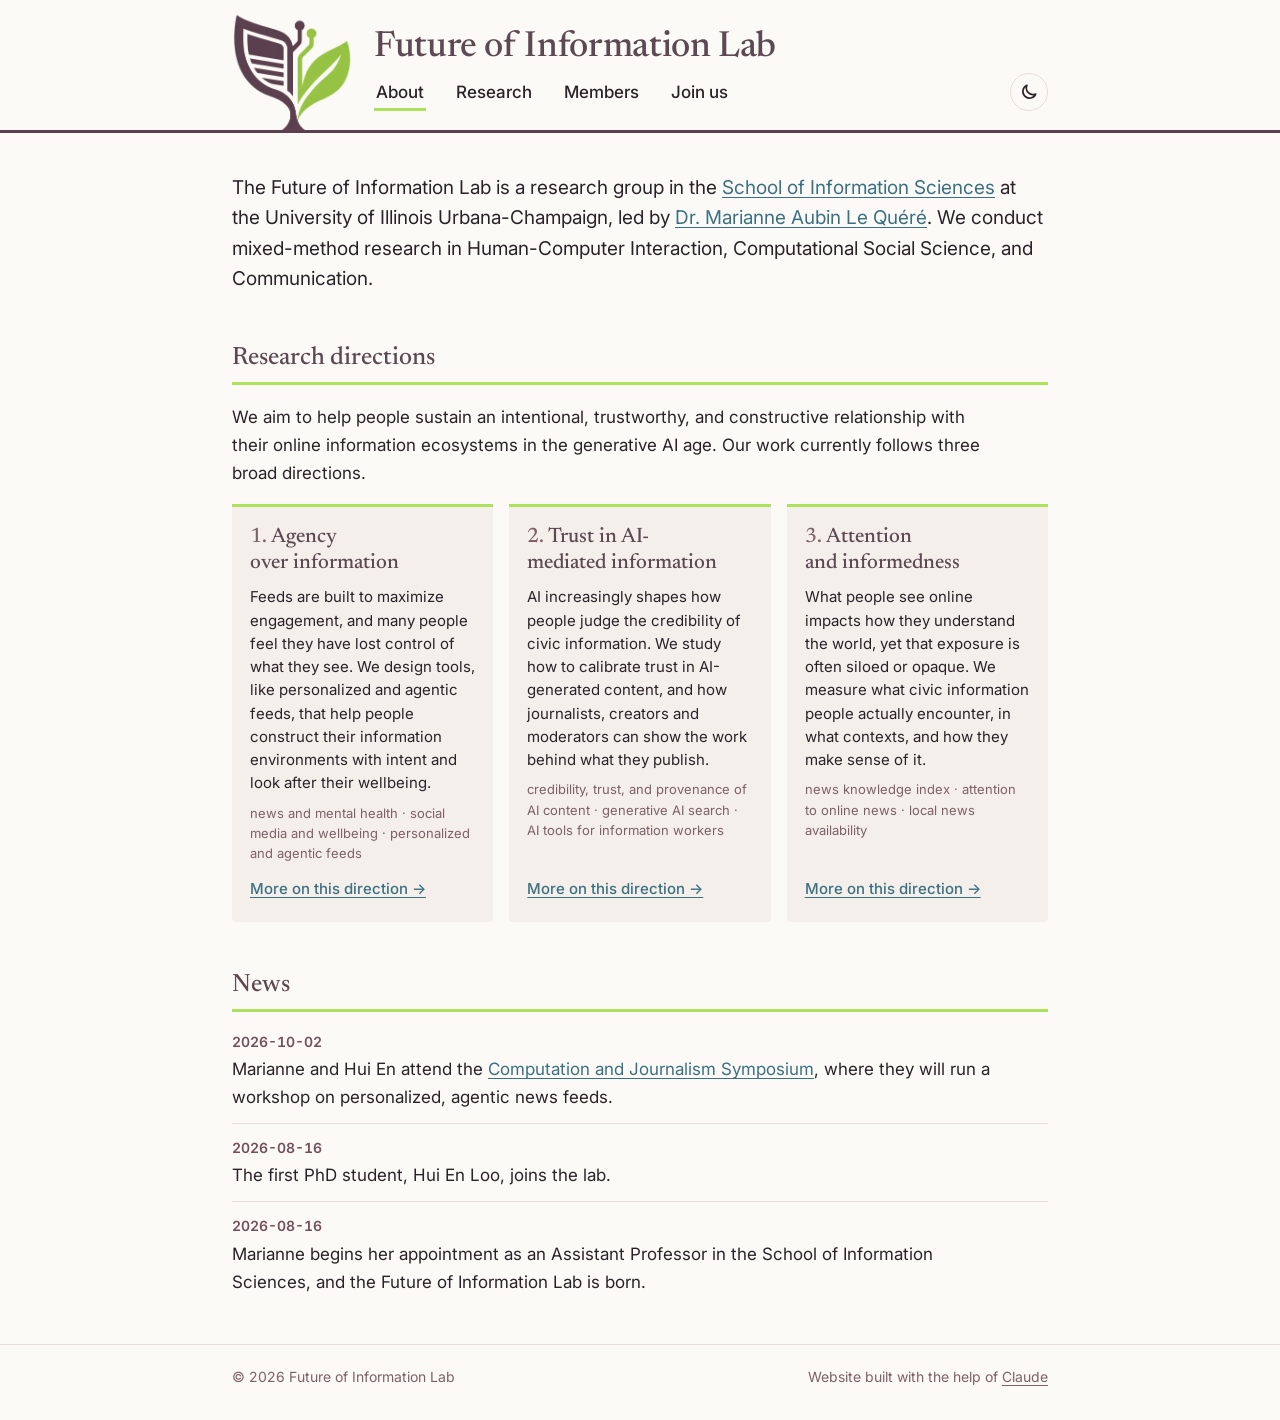
==== commit 5597b948: "minor wording changes" ====
--- a/index.html
+++ b/index.html
@@ -5,6 +5,16 @@
   <meta name="viewport" content="width=device-width, initial-scale=1, viewport-fit=cover">
   <title>Future of Information Lab</title>
   <meta name="description" content="The Future of Information Lab (FOiL) at the University of Illinois Urbana-Champaign helps people sustain an intentional, trustworthy, and constructive relationship with their online information ecosystems.">
+  <meta property="og:type" content="website">
+  <meta property="og:site_name" content="Future of Information Lab">
+  <meta property="og:title" content="Future of Information Lab">
+  <meta property="og:description" content="The Future of Information Lab (FOiL) at the University of Illinois Urbana-Champaign helps people sustain an intentional, trustworthy, and constructive relationship with their online information ecosystems.">
+  <meta property="og:url" content="https://future-of-information-lab.github.io/">
+  <meta property="og:image" content="https://future-of-information-lab.github.io/assets/social-card.png">
+  <meta property="og:image:width" content="1200">
+  <meta property="og:image:height" content="630">
+  <meta property="og:image:alt" content="The FOiL leaf logo beside the name Future of Information Lab">
+  <meta name="twitter:card" content="summary_large_image">
   <link rel="icon" href="favicon.png" type="image/png">
   <link rel="apple-touch-icon" href="apple-touch-icon.png">
   <link rel="preconnect" href="https://fonts.googleapis.com">
@@ -59,7 +69,7 @@
     <ol class="dir-cards">
       <li class="dir-card">
         <h3>Agency over information</h3>
-        <p>Feeds are built to maximize engagement, and many people feel they have lost control of what they see. We design tools, like personalized and agentic feeds, that help people shape their information environments with intent and look after their wellbeing.</p>
+        <p>Feeds are built to maximize engagement, and many people feel they have lost control of what they see. We design tools, like personalized and agentic feeds, that help people construct their information environments with intent and look after their wellbeing.</p>
         <p class="dir-themes">news and mental health · social media and wellbeing · personalized and agentic feeds</p>
         <a class="more" href="research.html#agency">More on this direction →</a>
       </li>
@@ -71,7 +81,7 @@
       </li>
       <li class="dir-card">
         <h3>Attention and informedness</h3>
-        <p>What people see online shapes how they understand the world, yet that exposure is often siloed or opaque. We measure what civic information people actually encounter, in what contexts, and how they make sense of it.</p>
+        <p>What people see online impacts how they understand the world, yet that exposure is often siloed or opaque. We measure what civic information people actually encounter, in what contexts, and how they make sense of it.</p>
         <p class="dir-themes">news knowledge index · attention to online news · local news availability</p>
         <a class="more" href="research.html#attention">More on this direction →</a>
       </li>
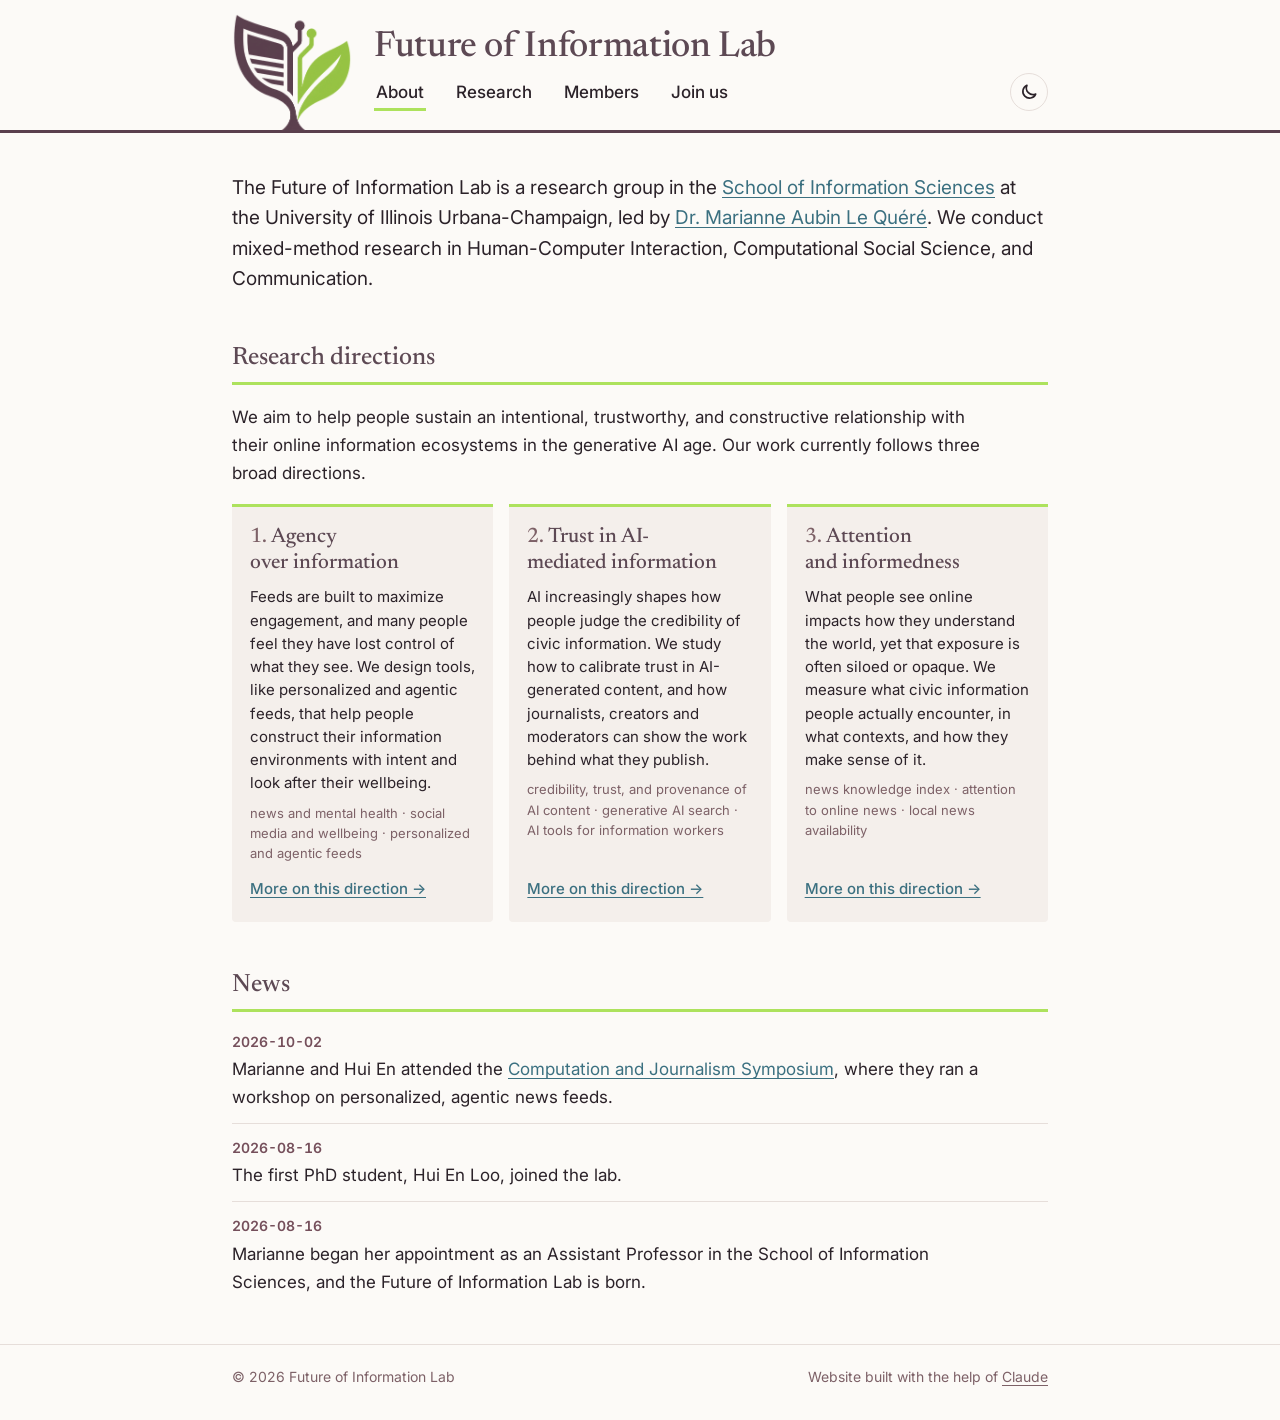
==== commit 226121c0: "updated news section" ====
--- a/index.html
+++ b/index.html
@@ -91,9 +91,9 @@
   <section aria-labelledby="news-title">
     <h2 class="section-title" id="news-title">News</h2>
     <ul class="news">
-      <li><time datetime="2026-10-02">2026-10-02</time><p>Marianne and Hui En attend the <a href="https://www.cj2026.northwestern.edu">Computation and Journalism Symposium</a>, where they will run a workshop on personalized, agentic news feeds.</p></li>
-      <li><time datetime="2026-08-16">2026-08-16</time><p>The first PhD student, Hui En Loo, joins the lab.</p></li>
-      <li><time datetime="2026-08-16">2026-08-16</time><p>Marianne begins her appointment as an Assistant Professor in the School of Information Sciences, and the Future of Information Lab is born.</p></li>
+      <li><time datetime="2026-10-02">2026-10-02</time><p>Marianne and Hui En attended the <a href="https://www.cj2026.northwestern.edu">Computation and Journalism Symposium</a>, where they ran a workshop on personalized, agentic news feeds.</p></li>
+      <li><time datetime="2026-08-16">2026-08-16</time><p>The first PhD student, Hui En Loo, joined the lab.</p></li>
+      <li><time datetime="2026-08-16">2026-08-16</time><p>Marianne began her appointment as an Assistant Professor in the School of Information Sciences, and the Future of Information Lab is born.</p></li>
     </ul>
   </section>
 </main>
